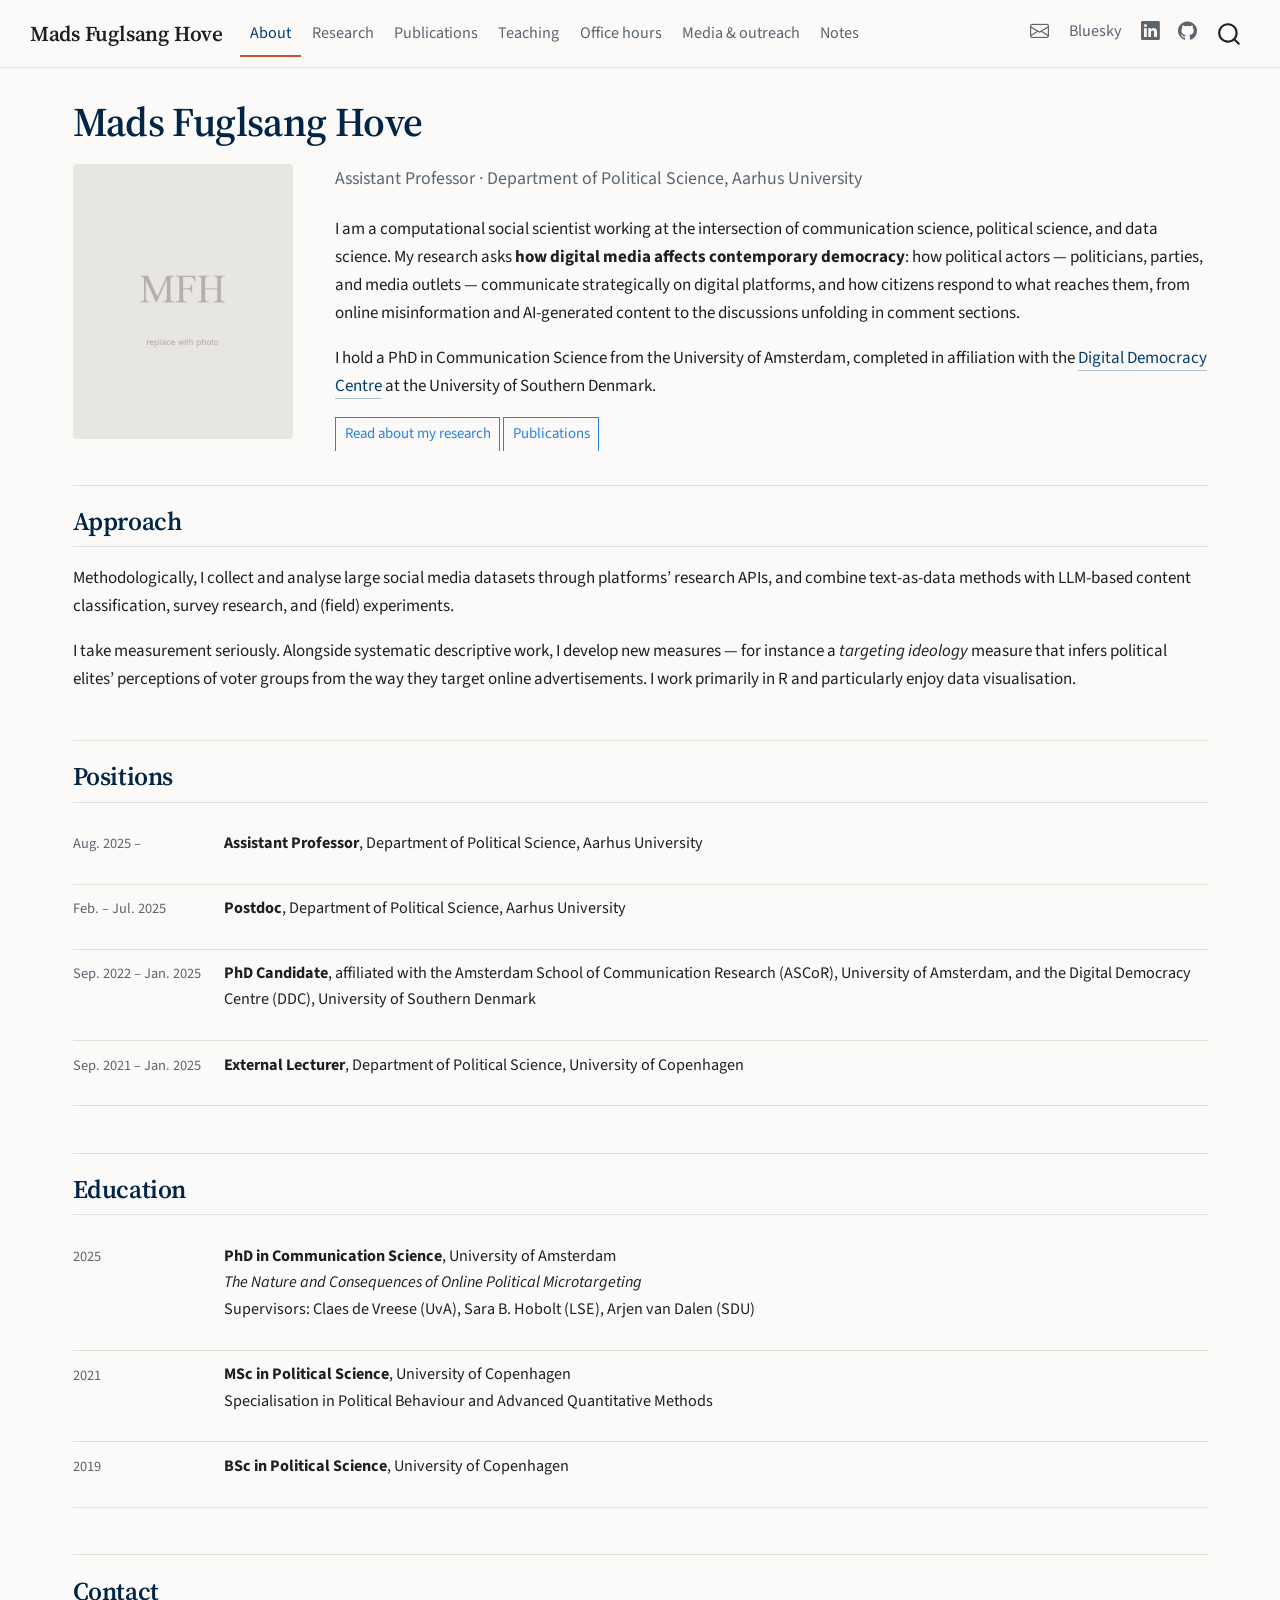
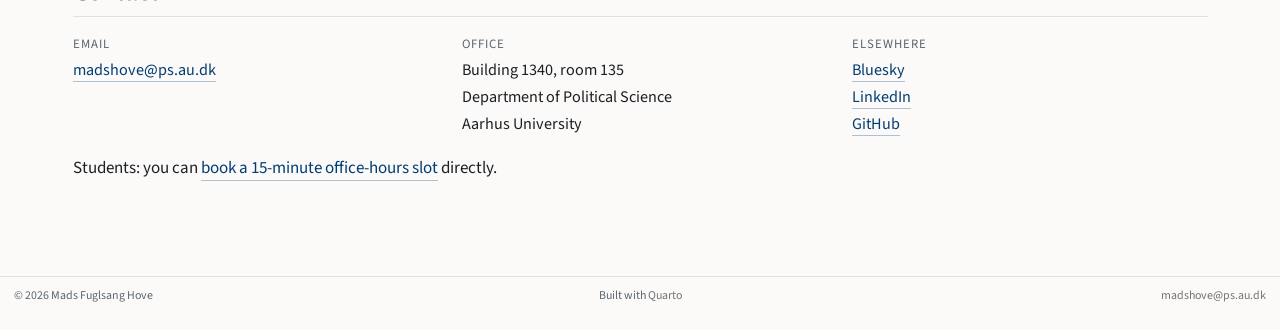
==== index.html @ 94768b64 "Built site for gh-pages" ====
<!DOCTYPE html>
<html xmlns="http://www.w3.org/1999/xhtml" lang="en" xml:lang="en"><head>

<meta charset="utf-8">
<meta name="generator" content="quarto-1.10.18">

<meta name="viewport" content="width=device-width, initial-scale=1.0, user-scalable=yes">


<title>Mads Fuglsang Hove</title>
<style>
/* Default styles provided by pandoc.
** See https://pandoc.org/MANUAL.html#variables-for-html for config info.
*/
span.smallcaps{font-variant: small-caps;}
div.columns{display: flex; gap: 1.5em;}
div.column{flex: auto;}
@media screen {
div.columns{gap: min(4vw, 1.5em);}
div.column{overflow-x: auto;}
}
div.hanging-indent{margin-left: 1.5em; text-indent: -1.5em;}
ul.task-list{list-style: none;}
ul.task-list li input[type="checkbox"] {
  width: 0.8em;
  margin: 0 0.8em 0.2em -1em; /* quarto-specific, see https://github.com/quarto-dev/quarto-cli/issues/4556 */ 
  vertical-align: middle;
}
</style>


<script src="site_libs/quarto-nav/quarto-nav.js"></script>
<script src="site_libs/clipboard/clipboard.min.js"></script>
<script src="site_libs/quarto-search/autocomplete.umd.js"></script>
<script src="site_libs/quarto-search/fuse.min.js"></script>
<script src="site_libs/quarto-search/quarto-search.js"></script>
<meta name="quarto:offset" content="./">
<link href="./images/favicon.png" rel="icon" type="image/png">
<script src="site_libs/quarto-html/quarto.js" type="module"></script>
<script src="site_libs/quarto-html/tabsets/tabsets.js" type="module"></script>
<script src="site_libs/quarto-html/popper.min.js"></script>
<script src="site_libs/quarto-html/tippy.umd.min.js"></script>
<script src="site_libs/quarto-html/anchor.min.js"></script>
<link href="site_libs/quarto-html/tippy.css" rel="stylesheet">
<link href="site_libs/quarto-html/quarto-syntax-highlighting-64a204ab8560d761af7679ceaba22944.css" rel="stylesheet" id="quarto-text-highlighting-styles">
<script src="site_libs/bootstrap/bootstrap.min.js"></script>
<link href="site_libs/bootstrap/bootstrap-icons.css" rel="stylesheet">
<link href="site_libs/bootstrap/bootstrap-c7b599bad0e9b92f7ecde0912f3d5318.min.css" rel="stylesheet" append-hash="true" id="quarto-bootstrap" data-mode="light">
<script id="quarto-search-options" type="application/json">{
  "location": "navbar",
  "copy-button": false,
  "collapse-after": 3,
  "panel-placement": "end",
  "type": "overlay",
  "limit": 50,
  "keyboard-shortcut": [
    "f",
    "/",
    "s"
  ],
  "show-item-context": false,
  "language": {
    "search-no-results-text": "No results",
    "search-matching-documents-text": "matching documents",
    "search-copy-link-title": "Copy link to search",
    "search-hide-matches-text": "Hide additional matches",
    "search-more-match-text": "more match in this document",
    "search-more-matches-text": "more matches in this document",
    "search-clear-button-title": "Clear",
    "search-text-placeholder": "",
    "search-detached-cancel-button-title": "Cancel",
    "search-submit-button-title": "Submit",
    "search-label": "Search"
  }
}</script>
<style>html{ scroll-behavior: smooth; }</style>


<meta property="og:title" content="Mads Fuglsang Hove">
<meta property="og:description" content="Assistant Professor of Political Science at Aarhus University, studying how digital media affects contemporary democracy.">
<meta property="og:image" content="https://madshove-thy.github.io/images/profile.jpg">
<meta property="og:site_name" content="Mads Fuglsang Hove">
<meta property="og:image:alt" content="Portrait of Mads Fuglsang Hove">
<meta name="twitter:title" content="Mads Fuglsang Hove">
<meta name="twitter:description" content="Assistant Professor of Political Science at Aarhus University, studying how digital media affects contemporary democracy.">
<meta name="twitter:image" content="https://madshove-thy.github.io/images/profile.jpg">
<meta name="twitter:image:alt" content="Portrait of Mads Fuglsang Hove">
<meta name="twitter:card" content="summary_large_image">
</head>

<body class="nav-fixed quarto-light">

<div id="quarto-search-results"></div>
  <header id="quarto-header" class="headroom fixed-top">
    <nav class="navbar navbar-expand-lg " data-bs-theme="dark">
      <div class="navbar-container container-fluid">
      <div class="navbar-brand-container mx-auto">
    <a class="navbar-brand" href="./index.html">
    <span class="navbar-title">Mads Fuglsang Hove</span>
    </a>
  </div>
            <div id="quarto-search" class="" title="Search"></div>
          <button class="navbar-toggler" type="button" data-bs-toggle="collapse" data-bs-target="#navbarCollapse" aria-controls="navbarCollapse" role="menu" aria-expanded="false" aria-label="Toggle navigation" onclick="if (window.quartoToggleHeadroom) { window.quartoToggleHeadroom(); }">
  <span class="navbar-toggler-icon"></span>
</button>
          <div class="collapse navbar-collapse" id="navbarCollapse">
            <ul class="navbar-nav navbar-nav-scroll me-auto">
  <li class="nav-item">
    <a class="nav-link active" href="./index.html" aria-current="page"> 
<span class="menu-text">About</span></a>
  </li>  
  <li class="nav-item">
    <a class="nav-link" href="./research.html"> 
<span class="menu-text">Research</span></a>
  </li>  
  <li class="nav-item">
    <a class="nav-link" href="./publications.html"> 
<span class="menu-text">Publications</span></a>
  </li>  
  <li class="nav-item">
    <a class="nav-link" href="./teaching.html"> 
<span class="menu-text">Teaching</span></a>
  </li>  
  <li class="nav-item">
    <a class="nav-link" href="./office-hours.html"> 
<span class="menu-text">Office hours</span></a>
  </li>  
  <li class="nav-item">
    <a class="nav-link" href="./media.html"> 
<span class="menu-text">Media &amp; outreach</span></a>
  </li>  
  <li class="nav-item">
    <a class="nav-link" href="./blog/index.html"> 
<span class="menu-text">Notes</span></a>
  </li>  
</ul>
            <ul class="navbar-nav navbar-nav-scroll ms-auto">
  <li class="nav-item compact">
    <a class="nav-link" href="mailto:madshove@ps.au.dk"> <i class="bi bi-envelope" role="img" aria-label="Email">
</i> 
<span class="menu-text"></span></a>
  </li>  
  <li class="nav-item">
    <a class="nav-link" href="https://bsky.app/profile/madshovethy.bsky.social"> 
<span class="menu-text">Bluesky</span></a>
  </li>  
  <li class="nav-item compact">
    <a class="nav-link" href="https://www.linkedin.com/in/mads-hove-0b5337112/"> <i class="bi bi-linkedin" role="img" aria-label="LinkedIn">
</i> 
<span class="menu-text"></span></a>
  </li>  
  <li class="nav-item compact">
    <a class="nav-link" href="https://github.com/madshove-thy"> <i class="bi bi-github" role="img" aria-label="GitHub">
</i> 
<span class="menu-text"></span></a>
  </li>  
</ul>
          </div> <!-- /navcollapse -->
            <div class="quarto-navbar-tools">
</div>
      </div> <!-- /container-fluid -->
    </nav>
</header>
<!-- content -->
<div id="quarto-content" class="quarto-container page-columns page-rows-contents page-layout-full page-navbar">
<!-- sidebar -->
<!-- margin-sidebar -->
    
<!-- main -->
<main class="content column-page" id="quarto-document-content">

<header id="title-block-header" class="quarto-title-block default">
<div class="quarto-title">
<h1 class="title">Mads Fuglsang Hove</h1>
</div>



<div class="quarto-title-meta column-page">

    
  
    
  </div>
  


</header>


<div class="hero">
<p><img src="images/profile.jpg" class="img-fluid" alt="Portrait of Mads Fuglsang Hove"></p>
<div>
<div class="role">
<p>Assistant Professor · Department of Political Science, Aarhus University</p>
</div>
<p>I am a computational social scientist working at the intersection of communication science, political science, and data science. My research asks <strong>how digital media affects contemporary democracy</strong>: how political actors — politicians, parties, and media outlets — communicate strategically on digital platforms, and how citizens respond to what reaches them, from online misinformation and AI-generated content to the discussions unfolding in comment sections.</p>
<p>I hold a PhD in Communication Science from the University of Amsterdam, completed in affiliation with the <a href="https://www.sdu.dk/en/forskning/digital-democracy-centre">Digital Democracy Centre</a> at the University of Southern Denmark.</p>
<p><a href="./research.html" class="btn btn-outline-primary btn-sm">Read about my research</a> <a href="./publications.html" class="btn btn-outline-primary btn-sm">Publications</a></p>
</div>
</div>
<section id="approach" class="level2">
<h2 class="anchored" data-anchor-id="approach">Approach</h2>
<p>Methodologically, I collect and analyse large social media datasets through platforms’ research APIs, and combine text-as-data methods with LLM-based content classification, survey research, and (field) experiments.</p>
<p>I take measurement seriously. Alongside systematic descriptive work, I develop new measures — for instance a <em>targeting ideology</em> measure that infers political elites’ perceptions of voter groups from the way they target online advertisements. I work primarily in R and particularly enjoy data visualisation.</p>
</section>
<section id="positions" class="level2">
<h2 class="anchored" data-anchor-id="positions">Positions</h2>
<div class="entry">
<div class="entry-date">
<p>Aug.&nbsp;2025 –</p>
</div>
<div>
<p><strong>Assistant Professor</strong>, Department of Political Science, Aarhus University</p>
</div>
</div>
<div class="entry">
<div class="entry-date">
<p>Feb.&nbsp;– Jul.&nbsp;2025</p>
</div>
<div>
<p><strong>Postdoc</strong>, Department of Political Science, Aarhus University</p>
</div>
</div>
<div class="entry">
<div class="entry-date">
<p>Sep.&nbsp;2022 – Jan.&nbsp;2025</p>
</div>
<div>
<p><strong>PhD Candidate</strong>, affiliated with the Amsterdam School of Communication Research (ASCoR), University of Amsterdam, and the Digital Democracy Centre (DDC), University of Southern Denmark</p>
</div>
</div>
<div class="entry">
<div class="entry-date">
<p>Sep.&nbsp;2021 – Jan.&nbsp;2025</p>
</div>
<div>
<p><strong>External Lecturer</strong>, Department of Political Science, University of Copenhagen</p>
</div>
</div>
</section>
<section id="education" class="level2">
<h2 class="anchored" data-anchor-id="education">Education</h2>
<div class="entry">
<div class="entry-date">
<p>2025</p>
</div>
<div>
<p><strong>PhD in Communication Science</strong>, University of Amsterdam<br> <em>The Nature and Consequences of Online Political Microtargeting</em><br> <span class="pub-authors">Supervisors: Claes de Vreese (UvA), Sara B. Hobolt (LSE), Arjen van Dalen (SDU)</span></p>
</div>
</div>
<div class="entry">
<div class="entry-date">
<p>2021</p>
</div>
<div>
<p><strong>MSc in Political Science</strong>, University of Copenhagen<br> <span class="pub-authors">Specialisation in Political Behaviour and Advanced Quantitative Methods</span></p>
</div>
</div>
<div class="entry">
<div class="entry-date">
<p>2019</p>
</div>
<div>
<p><strong>BSc in Political Science</strong>, University of Copenhagen</p>
</div>
</div>
</section>
<section id="contact" class="level2">
<h2 class="anchored" data-anchor-id="contact">Contact</h2>
<div class="contact-grid">
<div>
<p><span class="label">Email</span> <a href="mailto:madshove@ps.au.dk">madshove@ps.au.dk</a></p>
</div>
<div>
<p><span class="label">Office</span> Building 1340, room 135<br> Department of Political Science<br> Aarhus University</p>
</div>
<div>
<p><span class="label">Elsewhere</span> <a href="https://bsky.app/profile/madshovethy.bsky.social">Bluesky</a><br> <a href="https://www.linkedin.com/in/mads-hove-0b5337112/">LinkedIn</a><br> <a href="https://github.com/madshove-thy">GitHub</a></p>
</div>
</div>
<p>Students: you can <a href="./office-hours.html">book a 15-minute office-hours slot</a> directly.</p>


</section>

</main> <!-- /main -->
<script id="quarto-html-after-body" type="application/javascript">
  window.document.addEventListener("DOMContentLoaded", function (event) {
    const icon = "";
    const anchorJS = new window.AnchorJS();
    anchorJS.options = {
      placement: 'right',
      icon: icon
    };
    anchorJS.add('.anchored');
    const isCodeAnnotation = (el) => {
      for (const clz of el.classList) {
        if (clz.startsWith('code-annotation-')) {                     
          return true;
        }
      }
      return false;
    }
    const onCopySuccess = function(e) {
      // button target
      const button = e.trigger;
      // don't keep focus
      button.blur();
      // flash "checked"
      button.classList.add('code-copy-button-checked');
      var currentTitle = button.getAttribute("title");
      button.setAttribute("title", "Copied!");
      let tooltip;
      if (window.bootstrap) {
        button.setAttribute("data-bs-toggle", "tooltip");
        button.setAttribute("data-bs-placement", "left");
        button.setAttribute("data-bs-title", "Copied!");
        tooltip = new bootstrap.Tooltip(button, 
          { trigger: "manual", 
            customClass: "code-copy-button-tooltip",
            offset: [0, -8]});
        tooltip.show();    
      }
      setTimeout(function() {
        if (tooltip) {
          tooltip.hide();
          button.removeAttribute("data-bs-title");
          button.removeAttribute("data-bs-toggle");
          button.removeAttribute("data-bs-placement");
        }
        button.setAttribute("title", currentTitle);
        button.classList.remove('code-copy-button-checked');
      }, 1000);
      // clear code selection
      e.clearSelection();
    }
    const getTextToCopy = function(trigger) {
      const outerScaffold = trigger.parentElement.cloneNode(true);
      const codeEl = outerScaffold.querySelector('code');
      for (const childEl of codeEl.children) {
        if (isCodeAnnotation(childEl)) {
          childEl.remove();
        }
      }
      return codeEl.innerText;
    }
    const clipboard = new window.ClipboardJS('.code-copy-button:not([data-in-quarto-modal])', {
      text: getTextToCopy
    });
    clipboard.on('success', onCopySuccess);
    if (window.document.getElementById('quarto-embedded-source-code-modal')) {
      const clipboardModal = new window.ClipboardJS('.code-copy-button[data-in-quarto-modal]', {
        text: getTextToCopy,
        container: window.document.getElementById('quarto-embedded-source-code-modal')
      });
      clipboardModal.on('success', onCopySuccess);
    }
      var localhostRegex = new RegExp(/^(?:http|https):\/\/localhost\:?[0-9]*\//);
      var mailtoRegex = new RegExp(/^mailto:/);
        var filterRegex = new RegExp("https:\/\/madshove-thy\.github\.io");
      var isInternal = (href) => {
          return filterRegex.test(href) || localhostRegex.test(href) || mailtoRegex.test(href);
      }
      // Inspect non-navigation links and adorn them if external
     var links = window.document.querySelectorAll('a[href]:not(.nav-link):not(.navbar-brand):not(.toc-action):not(.sidebar-link):not(.sidebar-item-toggle):not(.pagination-link):not(.no-external):not([aria-hidden]):not(.dropdown-item):not(.quarto-navigation-tool):not(.about-link)');
      for (var i=0; i<links.length; i++) {
        const link = links[i];
        if (!isInternal(link.href)) {
          // undo the damage that might have been done by quarto-nav.js in the case of
          // links that we want to consider external
          if (link.dataset.originalHref !== undefined) {
            link.href = link.dataset.originalHref;
          }
            // target, if specified
            link.setAttribute("target", "_blank");
            if (link.getAttribute("rel") === null) {
              link.setAttribute("rel", "noopener");
            }
        }
      }
    function tippyHover(el, contentFn, onTriggerFn, onUntriggerFn) {
      const config = {
        allowHTML: true,
        maxWidth: 500,
        delay: 100,
        arrow: false,
        appendTo: function(el) {
            return el.parentElement;
        },
        interactive: true,
        interactiveBorder: 10,
        theme: 'quarto',
        placement: 'bottom-start',
      };
      if (contentFn) {
        config.content = contentFn;
      }
      if (onTriggerFn) {
        config.onTrigger = onTriggerFn;
      }
      if (onUntriggerFn) {
        config.onUntrigger = onUntriggerFn;
      }
      window.tippy(el, config); 
    }
    const noterefs = window.document.querySelectorAll('a[role="doc-noteref"]');
    for (var i=0; i<noterefs.length; i++) {
      const ref = noterefs[i];
      tippyHover(ref, function() {
        // use id or data attribute instead here
        let href = ref.getAttribute('data-footnote-href') || ref.getAttribute('href');
        try { href = new URL(href).hash; } catch {}
        const id = href.replace(/^#\/?/, "");
        const note = window.document.getElementById(id);
        if (note) {
          return note.innerHTML;
        } else {
          return "";
        }
      });
    }
    const xrefs = window.document.querySelectorAll('a.quarto-xref');
    const processXRef = (id, note) => {
      // Strip column container classes
      const stripColumnClz = (el) => {
        el.classList.remove("page-full", "page-columns");
        if (el.children) {
          for (const child of el.children) {
            stripColumnClz(child);
          }
        }
      }
      stripColumnClz(note)
      if (id === null || id.startsWith('sec-')) {
        // Special case sections, only their first couple elements
        const container = document.createElement("div");
        if (note.children && note.children.length > 2) {
          container.appendChild(note.children[0].cloneNode(true));
          for (let i = 1; i < note.children.length; i++) {
            const child = note.children[i];
            if (child.tagName === "P" && child.innerText === "") {
              continue;
            } else {
              container.appendChild(child.cloneNode(true));
              break;
            }
          }
          if (window.Quarto?.typesetMath) {
            window.Quarto.typesetMath(container);
          }
          return container.innerHTML
        } else {
          if (window.Quarto?.typesetMath) {
            window.Quarto.typesetMath(note);
          }
          return note.innerHTML;
        }
      } else {
        // Remove any anchor links if they are present
        const anchorLink = note.querySelector('a.anchorjs-link');
        if (anchorLink) {
          anchorLink.remove();
        }
        if (window.Quarto?.typesetMath) {
          window.Quarto.typesetMath(note);
        }
        if (note.classList.contains("callout")) {
          return note.outerHTML;
        } else {
          return note.innerHTML;
        }
      }
    }
    for (var i=0; i<xrefs.length; i++) {
      const xref = xrefs[i];
      tippyHover(xref, undefined, function(instance) {
        instance.disable();
        let url = xref.getAttribute('href');
        let hash = undefined; 
        if (url.startsWith('#')) {
          hash = url;
        } else {
          try { hash = new URL(url).hash; } catch {}
        }
        if (hash) {
          const id = hash.replace(/^#\/?/, "");
          const note = window.document.getElementById(id);
          if (note !== null) {
            try {
              const html = processXRef(id, note.cloneNode(true));
              instance.setContent(html);
            } finally {
              instance.enable();
              instance.show();
            }
          } else {
            // See if we can fetch this
            fetch(url.split('#')[0])
            .then(res => res.text())
            .then(html => {
              const parser = new DOMParser();
              const htmlDoc = parser.parseFromString(html, "text/html");
              const note = htmlDoc.getElementById(id);
              if (note !== null) {
                const html = processXRef(id, note);
                instance.setContent(html);
              } 
            }).finally(() => {
              instance.enable();
              instance.show();
            });
          }
        } else {
          // See if we can fetch a full url (with no hash to target)
          // This is a special case and we should probably do some content thinning / targeting
          fetch(url)
          .then(res => res.text())
          .then(html => {
            const parser = new DOMParser();
            const htmlDoc = parser.parseFromString(html, "text/html");
            const note = htmlDoc.querySelector('main.content');
            if (note !== null) {
              // This should only happen for chapter cross references
              // (since there is no id in the URL)
              // remove the first header
              if (note.children.length > 0 && note.children[0].tagName === "HEADER") {
                note.children[0].remove();
              }
              const html = processXRef(null, note);
              instance.setContent(html);
            } 
          }).finally(() => {
            instance.enable();
            instance.show();
          });
        }
      }, function(instance) {
      });
    }
        let selectedAnnoteEl;
        const selectorForAnnotation = ( cell, annotation) => {
          let cellAttr = 'data-code-cell="' + cell + '"';
          let lineAttr = 'data-code-annotation="' +  annotation + '"';
          const selector = 'span[' + cellAttr + '][' + lineAttr + ']';
          return selector;
        }
        const selectCodeLines = (annoteEl) => {
          const doc = window.document;
          const targetCell = annoteEl.getAttribute("data-target-cell");
          const targetAnnotation = annoteEl.getAttribute("data-target-annotation");
          const annoteSpan = window.document.querySelector(selectorForAnnotation(targetCell, targetAnnotation));
          const lines = annoteSpan.getAttribute("data-code-lines").split(",");
          const lineIds = lines.map((line) => {
            return targetCell + "-" + line;
          })
          let top = null;
          let height = null;
          let parent = null;
          if (lineIds.length > 0) {
              //compute the position of the single el (top and bottom and make a div)
              const el = window.document.getElementById(lineIds[0]);
              top = el.offsetTop;
              height = el.offsetHeight;
              parent = el.parentElement.parentElement;
            if (lineIds.length > 1) {
              const lastEl = window.document.getElementById(lineIds[lineIds.length - 1]);
              const bottom = lastEl.offsetTop + lastEl.offsetHeight;
              height = bottom - top;
            }
            if (top !== null && height !== null && parent !== null) {
              // cook up a div (if necessary) and position it 
              let div = window.document.getElementById("code-annotation-line-highlight");
              if (div === null) {
                div = window.document.createElement("div");
                div.setAttribute("id", "code-annotation-line-highlight");
                div.style.position = 'absolute';
                parent.appendChild(div);
              }
              div.style.top = top - 2 + "px";
              div.style.height = height + 4 + "px";
              div.style.left = 0;
              let gutterDiv = window.document.getElementById("code-annotation-line-highlight-gutter");
              if (gutterDiv === null) {
                gutterDiv = window.document.createElement("div");
                gutterDiv.setAttribute("id", "code-annotation-line-highlight-gutter");
                gutterDiv.style.position = 'absolute';
                const codeCell = window.document.getElementById(targetCell);
                const gutter = codeCell.querySelector('.code-annotation-gutter');
                gutter.appendChild(gutterDiv);
              }
              gutterDiv.style.top = top - 2 + "px";
              gutterDiv.style.height = height + 4 + "px";
            }
            selectedAnnoteEl = annoteEl;
          }
        };
        const unselectCodeLines = () => {
          const elementsIds = ["code-annotation-line-highlight", "code-annotation-line-highlight-gutter"];
          elementsIds.forEach((elId) => {
            const div = window.document.getElementById(elId);
            if (div) {
              div.remove();
            }
          });
          selectedAnnoteEl = undefined;
        };
          // Handle positioning of the toggle
      window.addEventListener(
        "resize",
        throttle(() => {
          elRect = undefined;
          if (selectedAnnoteEl) {
            selectCodeLines(selectedAnnoteEl);
          }
        }, 10)
      );
      function throttle(fn, ms) {
      let throttle = false;
      let timer;
        return (...args) => {
          if(!throttle) { // first call gets through
              fn.apply(this, args);
              throttle = true;
          } else { // all the others get throttled
              if(timer) clearTimeout(timer); // cancel #2
              timer = setTimeout(() => {
                fn.apply(this, args);
                timer = throttle = false;
              }, ms);
          }
        };
      }
        // Attach click handler to the DT
        const annoteDls = window.document.querySelectorAll('dt[data-target-cell]');
        for (const annoteDlNode of annoteDls) {
          annoteDlNode.addEventListener('click', (event) => {
            const clickedEl = event.target;
            if (clickedEl !== selectedAnnoteEl) {
              unselectCodeLines();
              const activeEl = window.document.querySelector('dt[data-target-cell].code-annotation-active');
              if (activeEl) {
                activeEl.classList.remove('code-annotation-active');
              }
              selectCodeLines(clickedEl);
              clickedEl.classList.add('code-annotation-active');
            } else {
              // Unselect the line
              unselectCodeLines();
              clickedEl.classList.remove('code-annotation-active');
            }
          });
        }
    const findCites = (el) => {
      const parentEl = el.parentElement;
      if (parentEl) {
        const cites = parentEl.dataset.cites;
        if (cites) {
          return {
            el,
            cites: cites.split(' ')
          };
        } else {
          return findCites(el.parentElement)
        }
      } else {
        return undefined;
      }
    };
    var bibliorefs = window.document.querySelectorAll('a[role="doc-biblioref"]');
    for (var i=0; i<bibliorefs.length; i++) {
      const ref = bibliorefs[i];
      const citeInfo = findCites(ref);
      if (citeInfo) {
        tippyHover(citeInfo.el, function() {
          var popup = window.document.createElement('div');
          citeInfo.cites.forEach(function(cite) {
            var citeDiv = window.document.createElement('div');
            citeDiv.classList.add('hanging-indent');
            citeDiv.classList.add('csl-entry');
            var biblioDiv = window.document.getElementById('ref-' + cite);
            if (biblioDiv) {
              citeDiv.innerHTML = biblioDiv.innerHTML;
            }
            popup.appendChild(citeDiv);
          });
          return popup.innerHTML;
        });
      }
    }
  });
  </script>
</div> <!-- /content -->
<footer class="footer">
  <div class="nav-footer">
    <div class="nav-footer-left">
<p>© 2026 Mads Fuglsang Hove</p>
</div>   
    <div class="nav-footer-center">
<p>Built with <a href="https://quarto.org">Quarto</a></p>
</div>
    <div class="nav-footer-right">
<p><a href="mailto:madshove@ps.au.dk">madshove@ps.au.dk</a></p>
</div>
  </div>
</footer>




<script src="site_libs/quarto-html/zenscroll-min.js"></script>
</body></html>
---- site_libs/quarto-html/tippy.css ----
.tippy-box[data-animation=fade][data-state=hidden]{opacity:0}[data-tippy-root]{max-width:calc(100vw - 10px)}.tippy-box{position:relative;background-color:#333;color:#fff;border-radius:4px;font-size:14px;line-height:1.4;white-space:normal;outline:0;transition-property:transform,visibility,opacity}.tippy-box[data-placement^=top]>.tippy-arrow{bottom:0}.tippy-box[data-placement^=top]>.tippy-arrow:before{bottom:-7px;left:0;border-width:8px 8px 0;border-top-color:initial;transform-origin:center top}.tippy-box[data-placement^=bottom]>.tippy-arrow{top:0}.tippy-box[data-placement^=bottom]>.tippy-arrow:before{top:-7px;left:0;border-width:0 8px 8px;border-bottom-color:initial;transform-origin:center bottom}.tippy-box[data-placement^=left]>.tippy-arrow{right:0}.tippy-box[data-placement^=left]>.tippy-arrow:before{border-width:8px 0 8px 8px;border-left-color:initial;right:-7px;transform-origin:center left}.tippy-box[data-placement^=right]>.tippy-arrow{left:0}.tippy-box[data-placement^=right]>.tippy-arrow:before{left:-7px;border-width:8px 8px 8px 0;border-right-color:initial;transform-origin:center right}.tippy-box[data-inertia][data-state=visible]{transition-timing-function:cubic-bezier(.54,1.5,.38,1.11)}.tippy-arrow{width:16px;height:16px;color:#333}.tippy-arrow:before{content:"";position:absolute;border-color:transparent;border-style:solid}.tippy-content{position:relative;padding:5px 9px;z-index:1}
---- site_libs/quarto-html/quarto-syntax-highlighting-64a204ab8560d761af7679ceaba22944.css ----
/* quarto syntax highlight colors */
:root {
  --quarto-hl-ot-color: #003B4F;
  --quarto-hl-at-color: #657422;
  --quarto-hl-ss-color: #20794D;
  --quarto-hl-an-color: #5E5E5E;
  --quarto-hl-fu-color: #4758AB;
  --quarto-hl-st-color: #20794D;
  --quarto-hl-cf-color: #003B4F;
  --quarto-hl-op-color: #5E5E5E;
  --quarto-hl-er-color: #AD0000;
  --quarto-hl-bn-color: #AD0000;
  --quarto-hl-al-color: #AD0000;
  --quarto-hl-va-color: #111111;
  --quarto-hl-bu-color: inherit;
  --quarto-hl-ex-color: inherit;
  --quarto-hl-pp-color: #AD0000;
  --quarto-hl-in-color: #5E5E5E;
  --quarto-hl-vs-color: #20794D;
  --quarto-hl-wa-color: #5E5E5E;
  --quarto-hl-do-color: #5E5E5E;
  --quarto-hl-im-color: #00769E;
  --quarto-hl-ch-color: #20794D;
  --quarto-hl-dt-color: #AD0000;
  --quarto-hl-fl-color: #AD0000;
  --quarto-hl-co-color: #5E5E5E;
  --quarto-hl-cv-color: #5E5E5E;
  --quarto-hl-cn-color: #8f5902;
  --quarto-hl-sc-color: #5E5E5E;
  --quarto-hl-dv-color: #AD0000;
  --quarto-hl-kw-color: #003B4F;
}

/* other quarto variables */
:root {
  --quarto-font-monospace: SFMono-Regular, Menlo, Monaco, Consolas, "Liberation Mono", "Courier New", monospace;
}

/* syntax highlight based on Pandoc's rules */
pre > code.sourceCode > span {
  color: #003B4F;
}

code.sourceCode > span {
  color: #003B4F;
}

div.sourceCode,
div.sourceCode pre.sourceCode {
  color: #003B4F;
}

/* Normal */
code span {
  color: #003B4F;
}

/* Alert */
code span.al {
  color: #AD0000;
  font-style: inherit;
}

/* Annotation */
code span.an {
  color: #5E5E5E;
  font-style: inherit;
}

/* Attribute */
code span.at {
  color: #657422;
  font-style: inherit;
}

/* BaseN */
code span.bn {
  color: #AD0000;
  font-style: inherit;
}

/* BuiltIn */
code span.bu {
  font-style: inherit;
}

/* ControlFlow */
code span.cf {
  color: #003B4F;
  font-weight: bold;
  font-style: inherit;
}

/* Char */
code span.ch {
  color: #20794D;
  font-style: inherit;
}

/* Constant */
code span.cn {
  color: #8f5902;
  font-style: inherit;
}

/* Comment */
code span.co {
  color: #5E5E5E;
  font-style: inherit;
}

/* CommentVar */
code span.cv {
  color: #5E5E5E;
  font-style: italic;
}

/* Documentation */
code span.do {
  color: #5E5E5E;
  font-style: italic;
}

/* DataType */
code span.dt {
  color: #AD0000;
  font-style: inherit;
}

/* DecVal */
code span.dv {
  color: #AD0000;
  font-style: inherit;
}

/* Error */
code span.er {
  color: #AD0000;
  font-style: inherit;
}

/* Extension */
code span.ex {
  font-style: inherit;
}

/* Float */
code span.fl {
  color: #AD0000;
  font-style: inherit;
}

/* Function */
code span.fu {
  color: #4758AB;
  font-style: inherit;
}

/* Import */
code span.im {
  color: #00769E;
  font-style: inherit;
}

/* Information */
code span.in {
  color: #5E5E5E;
  font-style: inherit;
}

/* Keyword */
code span.kw {
  color: #003B4F;
  font-weight: bold;
  font-style: inherit;
}

/* Operator */
code span.op {
  color: #5E5E5E;
  font-style: inherit;
}

/* Other */
code span.ot {
  color: #003B4F;
  font-style: inherit;
}

/* Preprocessor */
code span.pp {
  color: #AD0000;
  font-style: inherit;
}

/* SpecialChar */
code span.sc {
  color: #5E5E5E;
  font-style: inherit;
}

/* SpecialString */
code span.ss {
  color: #20794D;
  font-style: inherit;
}

/* String */
code span.st {
  color: #20794D;
  font-style: inherit;
}

/* Variable */
code span.va {
  color: #111111;
  font-style: inherit;
}

/* VerbatimString */
code span.vs {
  color: #20794D;
  font-style: inherit;
}

/* Warning */
code span.wa {
  color: #5E5E5E;
  font-style: italic;
}

.prevent-inlining {
  content: "</";
}

/*# sourceMappingURL=9d8d5bb603a83b8298b89080a598c93b.css.map */
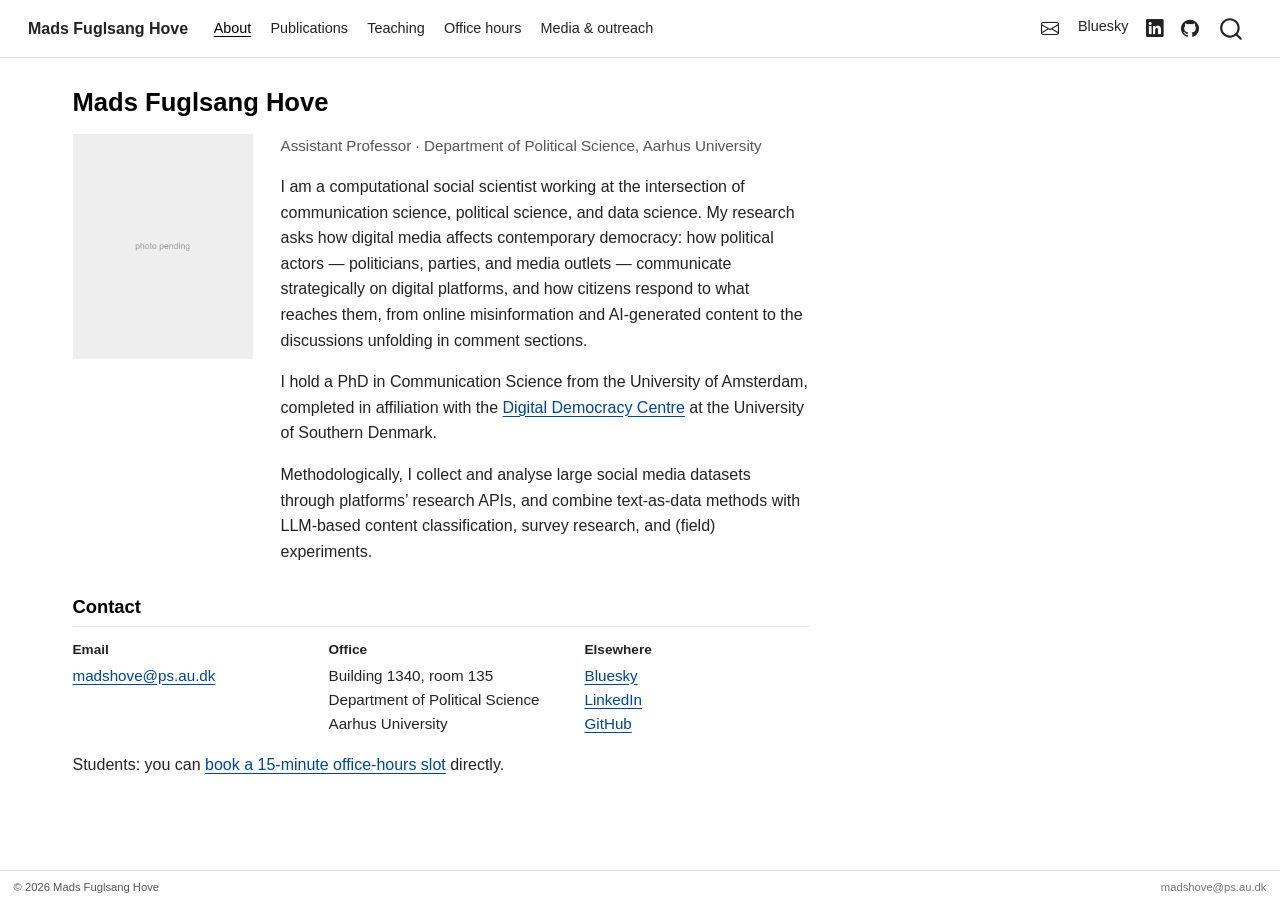
==== commit cd3d1c45: "Built site for gh-pages" ====
--- a/index.html
+++ b/index.html
@@ -40,12 +40,11 @@
 <script src="site_libs/quarto-html/tabsets/tabsets.js" type="module"></script>
 <script src="site_libs/quarto-html/popper.min.js"></script>
 <script src="site_libs/quarto-html/tippy.umd.min.js"></script>
-<script src="site_libs/quarto-html/anchor.min.js"></script>
 <link href="site_libs/quarto-html/tippy.css" rel="stylesheet">
 <link href="site_libs/quarto-html/quarto-syntax-highlighting-64a204ab8560d761af7679ceaba22944.css" rel="stylesheet" id="quarto-text-highlighting-styles">
 <script src="site_libs/bootstrap/bootstrap.min.js"></script>
 <link href="site_libs/bootstrap/bootstrap-icons.css" rel="stylesheet">
-<link href="site_libs/bootstrap/bootstrap-c7b599bad0e9b92f7ecde0912f3d5318.min.css" rel="stylesheet" append-hash="true" id="quarto-bootstrap" data-mode="light">
+<link href="site_libs/bootstrap/bootstrap-a7cc4b436ec2aa6d4a5761708c0faeff.min.css" rel="stylesheet" append-hash="true" id="quarto-bootstrap" data-mode="light">
 <script id="quarto-search-options" type="application/json">{
   "location": "navbar",
   "copy-button": false,
@@ -73,7 +72,6 @@
     "search-label": "Search"
   }
 }</script>
-<style>html{ scroll-behavior: smooth; }</style>
 
 
 <meta property="og:title" content="Mads Fuglsang Hove">
@@ -110,10 +108,6 @@
 <span class="menu-text">About</span></a>
   </li>  
   <li class="nav-item">
-    <a class="nav-link" href="./research.html"> 
-<span class="menu-text">Research</span></a>
-  </li>  
-  <li class="nav-item">
     <a class="nav-link" href="./publications.html"> 
 <span class="menu-text">Publications</span></a>
   </li>  
@@ -128,10 +122,6 @@
   <li class="nav-item">
     <a class="nav-link" href="./media.html"> 
 <span class="menu-text">Media &amp; outreach</span></a>
-  </li>  
-  <li class="nav-item">
-    <a class="nav-link" href="./blog/index.html"> 
-<span class="menu-text">Notes</span></a>
   </li>  
 </ul>
             <ul class="navbar-nav navbar-nav-scroll ms-auto">
@@ -194,80 +184,13 @@
 <div class="role">
 <p>Assistant Professor · Department of Political Science, Aarhus University</p>
 </div>
-<p>I am a computational social scientist working at the intersection of communication science, political science, and data science. My research asks <strong>how digital media affects contemporary democracy</strong>: how political actors — politicians, parties, and media outlets — communicate strategically on digital platforms, and how citizens respond to what reaches them, from online misinformation and AI-generated content to the discussions unfolding in comment sections.</p>
+<p>I am a computational social scientist working at the intersection of communication science, political science, and data science. My research asks how digital media affects contemporary democracy: how political actors — politicians, parties, and media outlets — communicate strategically on digital platforms, and how citizens respond to what reaches them, from online misinformation and AI-generated content to the discussions unfolding in comment sections.</p>
 <p>I hold a PhD in Communication Science from the University of Amsterdam, completed in affiliation with the <a href="https://www.sdu.dk/en/forskning/digital-democracy-centre">Digital Democracy Centre</a> at the University of Southern Denmark.</p>
-<p><a href="./research.html" class="btn btn-outline-primary btn-sm">Read about my research</a> <a href="./publications.html" class="btn btn-outline-primary btn-sm">Publications</a></p>
-</div>
-</div>
-<section id="approach" class="level2">
-<h2 class="anchored" data-anchor-id="approach">Approach</h2>
 <p>Methodologically, I collect and analyse large social media datasets through platforms’ research APIs, and combine text-as-data methods with LLM-based content classification, survey research, and (field) experiments.</p>
-<p>I take measurement seriously. Alongside systematic descriptive work, I develop new measures — for instance a <em>targeting ideology</em> measure that infers political elites’ perceptions of voter groups from the way they target online advertisements. I work primarily in R and particularly enjoy data visualisation.</p>
-</section>
-<section id="positions" class="level2">
-<h2 class="anchored" data-anchor-id="positions">Positions</h2>
-<div class="entry">
-<div class="entry-date">
-<p>Aug.&nbsp;2025 –</p>
-</div>
-<div>
-<p><strong>Assistant Professor</strong>, Department of Political Science, Aarhus University</p>
-</div>
-</div>
-<div class="entry">
-<div class="entry-date">
-<p>Feb.&nbsp;– Jul.&nbsp;2025</p>
-</div>
-<div>
-<p><strong>Postdoc</strong>, Department of Political Science, Aarhus University</p>
-</div>
-</div>
-<div class="entry">
-<div class="entry-date">
-<p>Sep.&nbsp;2022 – Jan.&nbsp;2025</p>
-</div>
-<div>
-<p><strong>PhD Candidate</strong>, affiliated with the Amsterdam School of Communication Research (ASCoR), University of Amsterdam, and the Digital Democracy Centre (DDC), University of Southern Denmark</p>
-</div>
-</div>
-<div class="entry">
-<div class="entry-date">
-<p>Sep.&nbsp;2021 – Jan.&nbsp;2025</p>
-</div>
-<div>
-<p><strong>External Lecturer</strong>, Department of Political Science, University of Copenhagen</p>
-</div>
-</div>
-</section>
-<section id="education" class="level2">
-<h2 class="anchored" data-anchor-id="education">Education</h2>
-<div class="entry">
-<div class="entry-date">
-<p>2025</p>
-</div>
-<div>
-<p><strong>PhD in Communication Science</strong>, University of Amsterdam<br> <em>The Nature and Consequences of Online Political Microtargeting</em><br> <span class="pub-authors">Supervisors: Claes de Vreese (UvA), Sara B. Hobolt (LSE), Arjen van Dalen (SDU)</span></p>
-</div>
-</div>
-<div class="entry">
-<div class="entry-date">
-<p>2021</p>
-</div>
-<div>
-<p><strong>MSc in Political Science</strong>, University of Copenhagen<br> <span class="pub-authors">Specialisation in Political Behaviour and Advanced Quantitative Methods</span></p>
-</div>
-</div>
-<div class="entry">
-<div class="entry-date">
-<p>2019</p>
-</div>
-<div>
-<p><strong>BSc in Political Science</strong>, University of Copenhagen</p>
-</div>
-</div>
-</section>
+</div>
+</div>
 <section id="contact" class="level2">
-<h2 class="anchored" data-anchor-id="contact">Contact</h2>
+<h2 data-anchor-id="contact">Contact</h2>
 <div class="contact-grid">
 <div>
 <p><span class="label">Email</span> <a href="mailto:madshove@ps.au.dk">madshove@ps.au.dk</a></p>
@@ -287,13 +210,6 @@
 </main> <!-- /main -->
 <script id="quarto-html-after-body" type="application/javascript">
   window.document.addEventListener("DOMContentLoaded", function (event) {
-    const icon = "";
-    const anchorJS = new window.AnchorJS();
-    anchorJS.options = {
-      placement: 'right',
-      icon: icon
-    };
-    anchorJS.add('.anchored');
     const isCodeAnnotation = (el) => {
       for (const clz of el.classList) {
         if (clz.startsWith('code-annotation-')) {                     
@@ -697,8 +613,8 @@
 <p>© 2026 Mads Fuglsang Hove</p>
 </div>   
     <div class="nav-footer-center">
-<p>Built with <a href="https://quarto.org">Quarto</a></p>
-</div>
+      &nbsp;
+    </div>
     <div class="nav-footer-right">
 <p><a href="mailto:madshove@ps.au.dk">madshove@ps.au.dk</a></p>
 </div>
@@ -708,5 +624,4 @@
 
 
 
-<script src="site_libs/quarto-html/zenscroll-min.js"></script>
 </body></html>
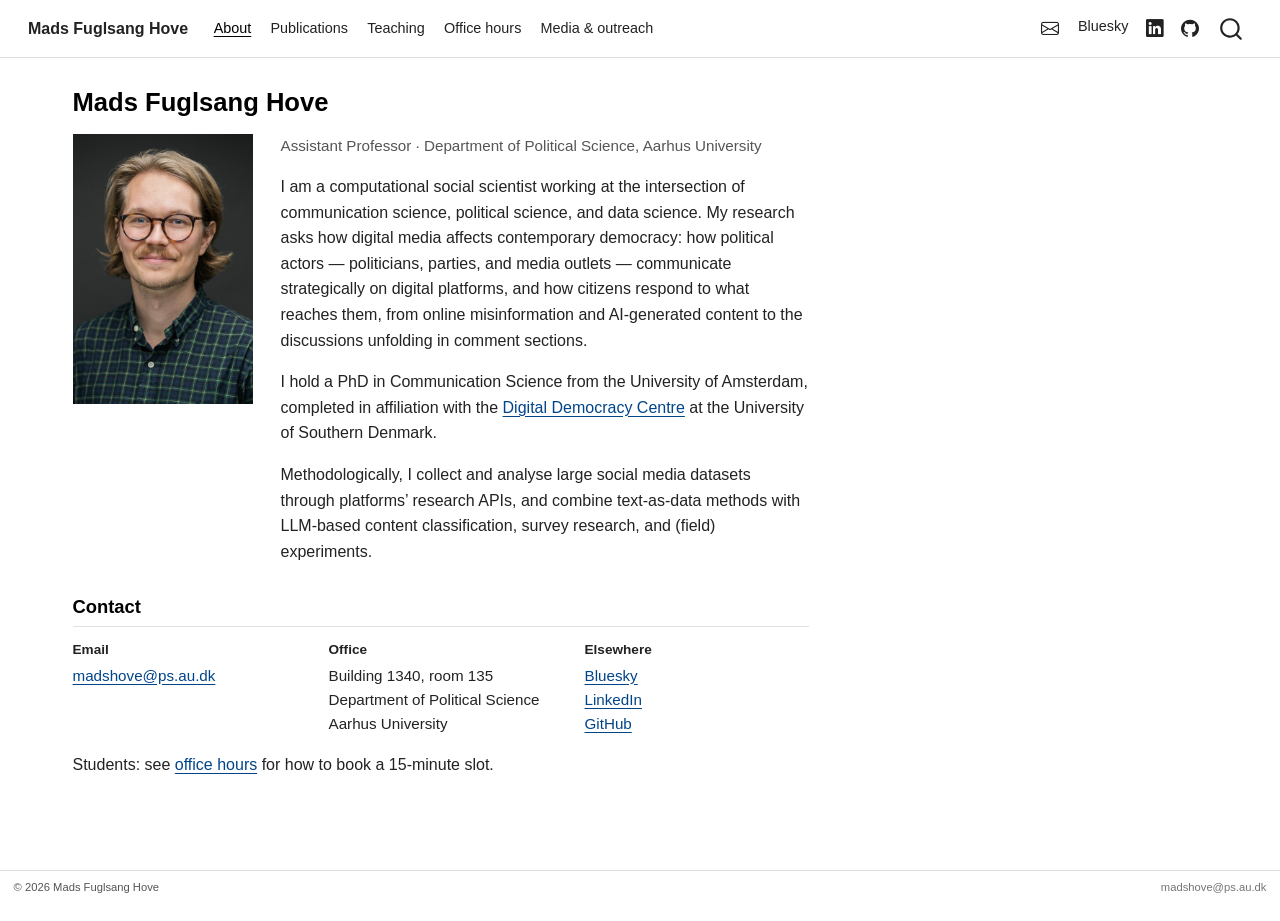
==== commit 289982cc: "Built site for gh-pages" ====
--- a/index.html
+++ b/index.html
@@ -44,7 +44,7 @@
 <link href="site_libs/quarto-html/quarto-syntax-highlighting-64a204ab8560d761af7679ceaba22944.css" rel="stylesheet" id="quarto-text-highlighting-styles">
 <script src="site_libs/bootstrap/bootstrap.min.js"></script>
 <link href="site_libs/bootstrap/bootstrap-icons.css" rel="stylesheet">
-<link href="site_libs/bootstrap/bootstrap-a7cc4b436ec2aa6d4a5761708c0faeff.min.css" rel="stylesheet" append-hash="true" id="quarto-bootstrap" data-mode="light">
+<link href="site_libs/bootstrap/bootstrap-75f1ad28288208de37739942dc82dc2a.min.css" rel="stylesheet" append-hash="true" id="quarto-bootstrap" data-mode="light">
 <script id="quarto-search-options" type="application/json">{
   "location": "navbar",
   "copy-button": false,
@@ -202,7 +202,7 @@
 <p><span class="label">Elsewhere</span> <a href="https://bsky.app/profile/madshovethy.bsky.social">Bluesky</a><br> <a href="https://www.linkedin.com/in/mads-hove-0b5337112/">LinkedIn</a><br> <a href="https://github.com/madshove-thy">GitHub</a></p>
 </div>
 </div>
-<p>Students: you can <a href="./office-hours.html">book a 15-minute office-hours slot</a> directly.</p>
+<p>Students: see <a href="./office-hours.html">office hours</a> for how to book a 15-minute slot.</p>
 
 
 </section>
